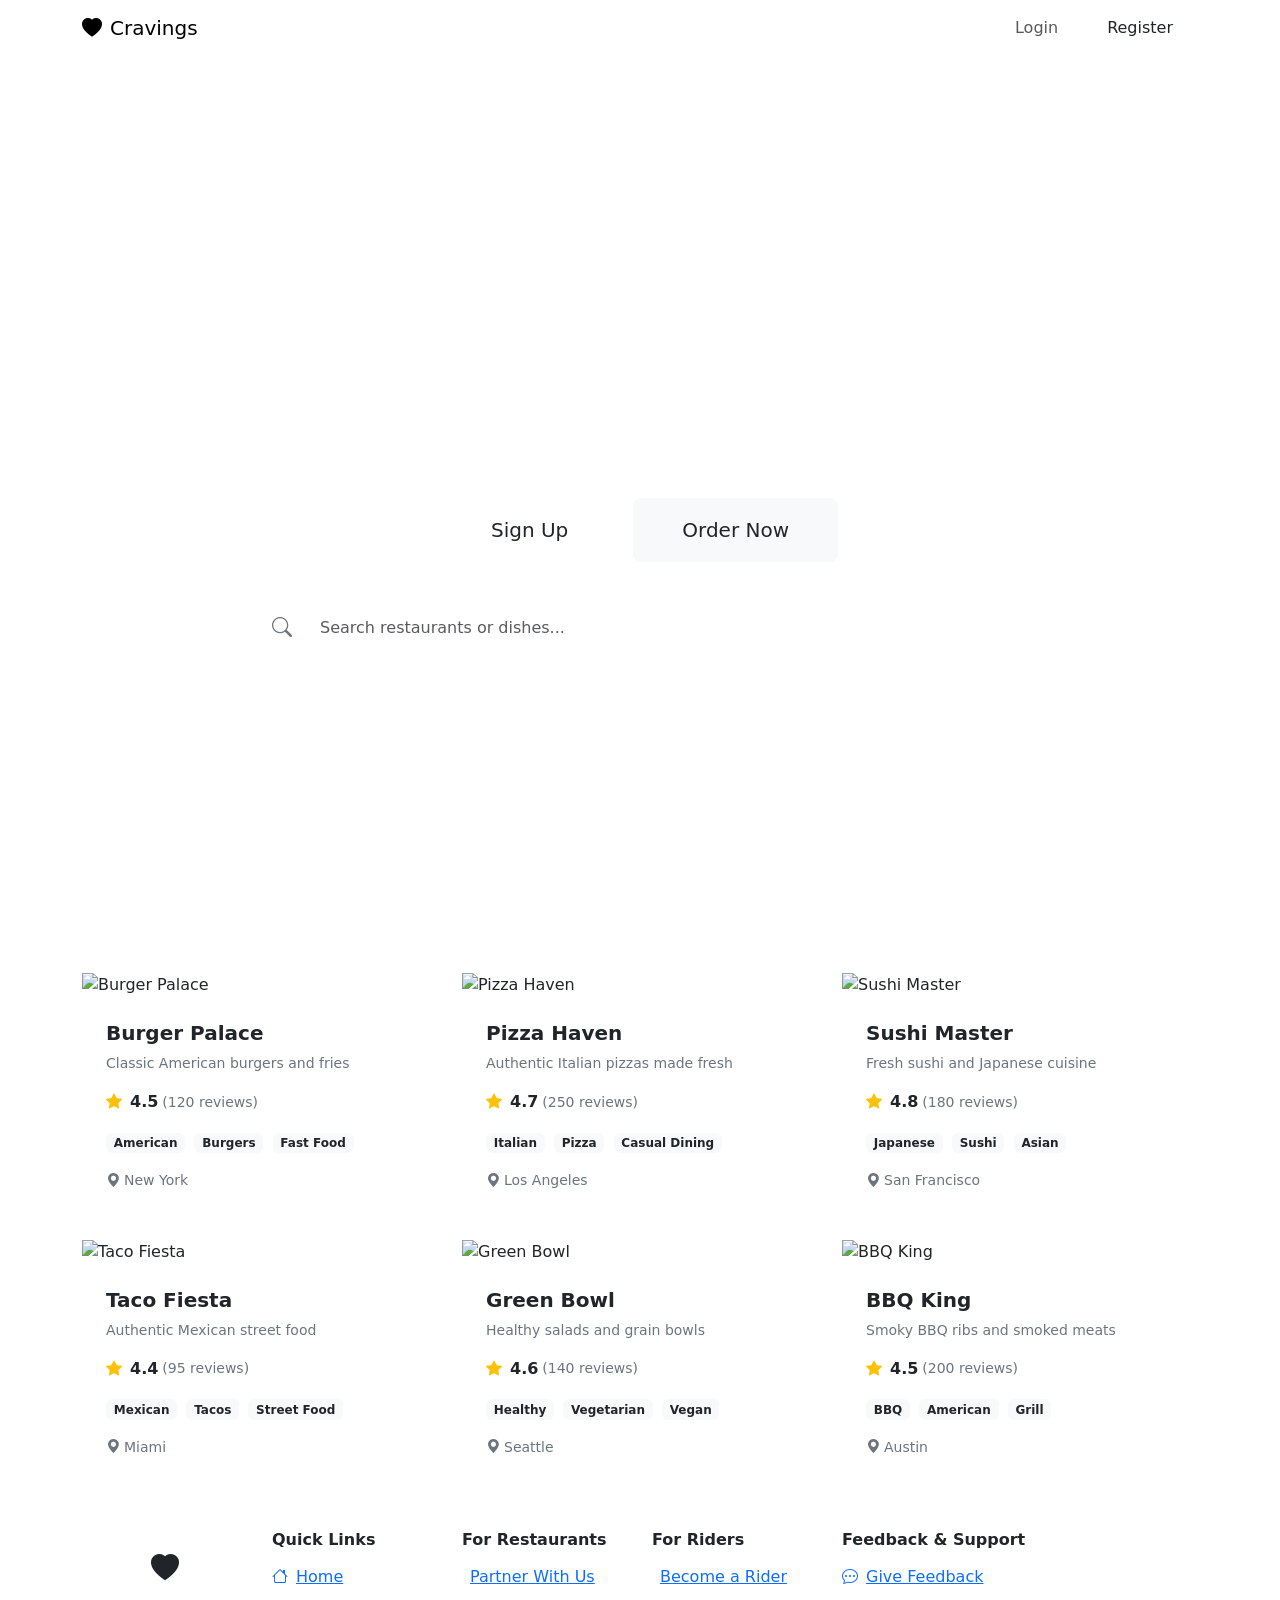
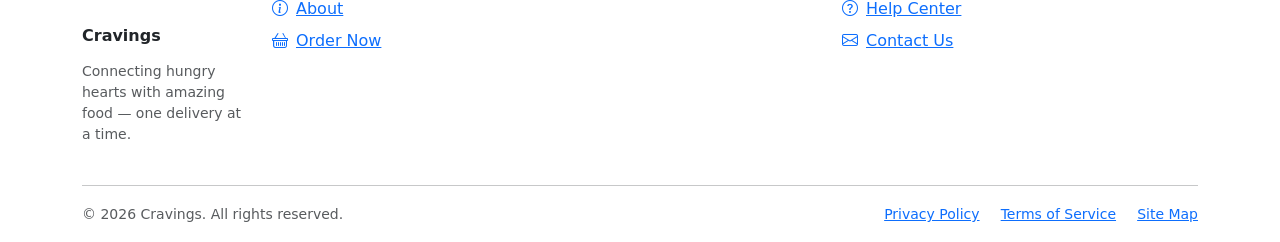
==== index.html @ e445c475 "Craving index" ====
<!doctype html>
<html lang="en">
  <head>
    <meta charset="UTF-8" />
    <meta name="viewport" content="width=device-width, initial-scale=1.0" />
    <title>Cravings - Your Favorite Food, Delivered Fast</title>
    <!-- Bootstrap 5 CSS -->
    <link
      href="https://cdn.jsdelivr.net/npm/bootstrap@5.3.3/dist/css/bootstrap.min.css"
      rel="stylesheet"
    />
    <!-- Bootstrap Icons -->
    <link
      href="https://cdn.jsdelivr.net/npm/bootstrap-icons@1.11.3/font/bootstrap-icons.css"
      rel="stylesheet"
    />
    <!-- Google Fonts Inter -->
    <link
      href="https://fonts.googleapis.com/css2?family=Inter:wght@400;500;600;700;800&display=swap"
      rel="stylesheet"
    />
    <!-- Custom CSS -->
    <link href="css/style.css" rel="stylesheet" />
  </head>
  <body>
    <!-- Navbar -->
    <nav class="navbar navbar-expand-lg navbar-custom sticky-top">
      <div class="container">
        <a class="navbar-brand" href="index.html">
          <i class="bi bi-heart-fill me-2"></i>Cravings
        </a>
        <button
          class="navbar-toggler"
          type="button"
          data-bs-toggle="collapse"
          data-bs-target="#navbarNav"
        >
          <span class="navbar-toggler-icon" style="filter: invert(1)"></span>
        </button>
        <div class="collapse navbar-collapse" id="navbarNav">
          <ul class="navbar-nav ms-auto align-items-center">
            <li class="nav-item me-3">
              <a class="nav-link" href="login.html">Login</a>
            </li>
            <li class="nav-item">
              <a
                class="btn btn-outline-custom rounded-pill px-4"
                href="register.html"
                >Register</a
              >
            </li>
          </ul>
        </div>
      </div>
    </nav>
    <!-- Hero Section -->
    <section
      class="hero-section d-flex align-items-center justify-content-center text-center text-white"
      style="
        min-height: 85vh;
        background-image: url(&quot;https://images.unsplash.com/photo-1504674900247-0877df9cc836?w=1920&h=1080&fit=crop&quot;);
      "
    >
      <div class="hero-overlay"></div>
      <div class="container position-relative z-1">
        <div class="row justify-content-center">
          <div class="col-lg-8">
            <h1 class="display-4 fw-bold mb-4">
              Your Favorite Food, Delivered Fast
            </h1>
            <p class="lead mb-5 opacity-75">
              Order from thousands of restaurants and get it delivered to your
              doorstep
            </p>
            <div class="d-flex gap-3 justify-content-center mb-5">
              <a
                href="register.html"
                class="btn btn-primary-custom btn-lg px-5 py-3"
                >Sign Up</a
              >
              <a
                href="order-now.html"
                class="btn btn-light btn-lg px-5 py-3 text-dark"
                >Order Now</a
              >
            </div>
            <!-- Search Bar -->
            <div class="search-bar d-flex align-items-center mx-auto">
              <i class="bi bi-search fs-5 me-3 text-secondary"></i>
              <input
                type="text"
                class="form-control border-0 bg-transparent"
                placeholder="Search restaurants or dishes..."
                style="box-shadow: none"
              />
            </div>
          </div>
        </div>
      </div>
    </section>
    <!-- Featured Restaurants Section -->
    <section class="section-padding gradient-primary">
      <div class="container">
        <div class="text-center text-white mb-5">
          <h2 class="display-5 fw-bold mb-3">Featured Restaurants</h2>
          <p class="lead opacity-75">6 restaurants available</p>
        </div>
        <div class="row g-4">
          <!-- Card 1 -->
          <div class="col-lg-4 col-md-6">
            <div class="restaurant-card h-100">
              <img
                src="https://images.unsplash.com/photo-1568901346375-23c9450c58cd?w=600&h=400&fit=crop"
                class="w-100"
                alt="Burger Palace"
              />
              <div class="p-4">
                <h5 class="fw-bold mb-2">Burger Palace</h5>
                <p class="text-secondary mb-3 small">
                  Classic American burgers and fries
                </p>
                <div class="d-flex align-items-center mb-3">
                  <span class="text-warning me-2"
                    ><i class="bi bi-star-fill"></i
                  ></span>
                  <span class="fw-semibold">4.5</span>
                  <span class="text-secondary ms-1 small">(120 reviews)</span>
                </div>
                <div class="mb-3">
                  <span class="badge bg-light text-dark me-1">American</span>
                  <span class="badge bg-light text-dark me-1">Burgers</span>
                  <span class="badge bg-light text-dark">Fast Food</span>
                </div>
                <div class="text-secondary small">
                  <i class="bi bi-geo-alt-fill me-1"></i>New York
                </div>
              </div>
            </div>
          </div>
          <!-- Card 2 -->
          <div class="col-lg-4 col-md-6">
            <div class="restaurant-card h-100">
              <img
                src="https://images.unsplash.com/photo-1565299624946-b28f40a0ae38?w=600&h=400&fit=crop"
                class="w-100"
                alt="Pizza Haven"
              />
              <div class="p-4">
                <h5 class="fw-bold mb-2">Pizza Haven</h5>
                <p class="text-secondary mb-3 small">
                  Authentic Italian pizzas made fresh
                </p>
                <div class="d-flex align-items-center mb-3">
                  <span class="text-warning me-2"
                    ><i class="bi bi-star-fill"></i
                  ></span>
                  <span class="fw-semibold">4.7</span>
                  <span class="text-secondary ms-1 small">(250 reviews)</span>
                </div>
                <div class="mb-3">
                  <span class="badge bg-light text-dark me-1">Italian</span>
                  <span class="badge bg-light text-dark me-1">Pizza</span>
                  <span class="badge bg-light text-dark">Casual Dining</span>
                </div>
                <div class="text-secondary small">
                  <i class="bi bi-geo-alt-fill me-1"></i>Los Angeles
                </div>
              </div>
            </div>
          </div>
          <!-- Card 3 -->
          <div class="col-lg-4 col-md-6">
            <div class="restaurant-card h-100">
              <img
                src="https://images.unsplash.com/photo-1553621042-f6e147245754?w=600&h=400&fit=crop"
                class="w-100"
                alt="Sushi Master"
              />
              <div class="p-4">
                <h5 class="fw-bold mb-2">Sushi Master</h5>
                <p class="text-secondary mb-3 small">
                  Fresh sushi and Japanese cuisine
                </p>
                <div class="d-flex align-items-center mb-3">
                  <span class="text-warning me-2"
                    ><i class="bi bi-star-fill"></i
                  ></span>
                  <span class="fw-semibold">4.8</span>
                  <span class="text-secondary ms-1 small">(180 reviews)</span>
                </div>
                <div class="mb-3">
                  <span class="badge bg-light text-dark me-1">Japanese</span>
                  <span class="badge bg-light text-dark me-1">Sushi</span>
                  <span class="badge bg-light text-dark">Asian</span>
                </div>
                <div class="text-secondary small">
                  <i class="bi bi-geo-alt-fill me-1"></i>San Francisco
                </div>
              </div>
            </div>
          </div>
          <!-- Card 4 -->
          <div class="col-lg-4 col-md-6">
            <div class="restaurant-card h-100">
              <img
                src="https://images.unsplash.com/photo-1585032226651-759b368d7246?w=600&h=400&fit=crop"
                class="w-100"
                alt="Taco Fiesta"
              />
              <div class="p-4">
                <h5 class="fw-bold mb-2">Taco Fiesta</h5>
                <p class="text-secondary mb-3 small">
                  Authentic Mexican street food
                </p>
                <div class="d-flex align-items-center mb-3">
                  <span class="text-warning me-2"
                    ><i class="bi bi-star-fill"></i
                  ></span>
                  <span class="fw-semibold">4.4</span>
                  <span class="text-secondary ms-1 small">(95 reviews)</span>
                </div>
                <div class="mb-3">
                  <span class="badge bg-light text-dark me-1">Mexican</span>
                  <span class="badge bg-light text-dark me-1">Tacos</span>
                  <span class="badge bg-light text-dark">Street Food</span>
                </div>
                <div class="text-secondary small">
                  <i class="bi bi-geo-alt-fill me-1"></i>Miami
                </div>
              </div>
            </div>
          </div>
          <!-- Card 5 -->
          <div class="col-lg-4 col-md-6">
            <div class="restaurant-card h-100">
              <img
                src="https://images.unsplash.com/photo-1563245372-f21724e3856d?w=600&h=400&fit=crop"
                class="w-100"
                alt="Green Bowl"
              />
              <div class="p-4">
                <h5 class="fw-bold mb-2">Green Bowl</h5>
                <p class="text-secondary mb-3 small">
                  Healthy salads and grain bowls
                </p>
                <div class="d-flex align-items-center mb-3">
                  <span class="text-warning me-2"
                    ><i class="bi bi-star-fill"></i
                  ></span>
                  <span class="fw-semibold">4.6</span>
                  <span class="text-secondary ms-1 small">(140 reviews)</span>
                </div>
                <div class="mb-3">
                  <span class="badge bg-light text-dark me-1">Healthy</span>
                  <span class="badge bg-light text-dark me-1">Vegetarian</span>
                  <span class="badge bg-light text-dark">Vegan</span>
                </div>
                <div class="text-secondary small">
                  <i class="bi bi-geo-alt-fill me-1"></i>Seattle
                </div>
              </div>
            </div>
          </div>
          <!-- Card 6 -->
          <div class="col-lg-4 col-md-6">
            <div class="restaurant-card h-100">
              <img
                src="https://images.unsplash.com/photo-1544025162-d76694265947?w=600&h=400&fit=crop"
                class="w-100"
                alt="BBQ King"
              />
              <div class="p-4">
                <h5 class="fw-bold mb-2">BBQ King</h5>
                <p class="text-secondary mb-3 small">
                  Smoky BBQ ribs and smoked meats
                </p>
                <div class="d-flex align-items-center mb-3">
                  <span class="text-warning me-2"
                    ><i class="bi bi-star-fill"></i
                  ></span>
                  <span class="fw-semibold">4.5</span>
                  <span class="text-secondary ms-1 small">(200 reviews)</span>
                </div>
                <div class="mb-3">
                  <span class="badge bg-light text-dark me-1">BBQ</span>
                  <span class="badge bg-light text-dark me-1">American</span>
                  <span class="badge bg-light text-dark">Grill</span>
                </div>
                <div class="text-secondary small">
                  <i class="bi bi-geo-alt-fill me-1"></i>Austin
                </div>
              </div>
            </div>
          </div>
        </div>
      </div>
    </section>
    <!-- Footer -->
    <footer class="footer-custom pt-5 pb-3">
      <div class="container">
        <div class="row g-4 mb-4">
          <div class="col-lg-2 col-md-4">
            <div class="text-center mb-3">
              <div
                class="rounded-circle bg-white d-inline-flex align-items-center justify-content-center"
                style="width: 80px; height: 80px"
              >
                <i
                  class="bi bi-heart-fill fs-3"
                  style="color: var(--color-primary)"
                ></i>
              </div>
            </div>
            <h6 class="fw-bold mb-3">Cravings</h6>
            <p class="small opacity-75">
              Connecting hungry hearts with amazing food — one delivery at a
              time.
            </p>
          </div>
          <div class="col-lg-2 col-md-4">
            <h6 class="fw-bold mb-3">Quick Links</h6>
            <ul class="list-unstyled">
              <li class="mb-2">
                <a href="index.html"><i class="bi bi-house me-2"></i>Home</a>
              </li>
              <li class="mb-2">
                <a href="about.html"
                  ><i class="bi bi-info-circle me-2"></i>About</a
                >
              </li>
              <li class="mb-2">
                <a href="order-now.html"
                  ><i class="bi bi-basket me-2"></i>Order Now</a
                >
              </li>
            </ul>
          </div>
          <div class="col-lg-2 col-md-4">
            <h6 class="fw-bold mb-3">For Restaurants</h6>
            <ul class="list-unstyled">
              <li class="mb-2">
                <a href="register.html"
                  ><i class="bi bi-store me-2"></i>Partner With Us</a
                >
              </li>
            </ul>
          </div>
          <div class="col-lg-2 col-md-4">
            <h6 class="fw-bold mb-3">For Riders</h6>
            <ul class="list-unstyled">
              <li class="mb-2">
                <a href="register.html"
                  ><i class="bi bi-motorcycle me-2"></i>Become a Rider</a
                >
              </li>
            </ul>
          </div>
          <div class="col-lg-4 col-md-12">
            <h6 class="fw-bold mb-3">Feedback & Support</h6>
            <ul class="list-unstyled">
              <li class="mb-2">
                <a href="feedback.html"
                  ><i class="bi bi-chat-dots me-2"></i>Give Feedback</a
                >
              </li>
              <li class="mb-2">
                <a href="help-center.html"
                  ><i class="bi bi-question-circle me-2"></i>Help Center</a
                >
              </li>
              <li class="mb-2">
                <a href="contact.html"
                  ><i class="bi bi-envelope me-2"></i>Contact Us</a
                >
              </li>
            </ul>
          </div>
        </div>
        <hr class="opacity-25" />
        <div class="row align-items-center">
          <div class="col-md-6 text-center text-md-start mb-3 mb-md-0">
            <small class="opacity-75"
              >&copy; 2026 Cravings. All rights reserved.</small
            >
          </div>
          <div class="col-md-6 text-center text-md-end">
            <a href="privacy-policy.html" class="me-3"
              ><small>Privacy Policy</small></a
            >
            <a href="terms-of-service.html" class="me-3"
              ><small>Terms of Service</small></a
            >
            <a href="sitemap.html"><small>Site Map</small></a>
          </div>
        </div>
      </div>
    </footer>
    <!-- Bootstrap 5 JS Bundle -->
    <script src="https://cdn.jsdelivr.net/npm/bootstrap@5.3.3/dist/js/bootstrap.bundle.min.js"></script>
  </body>
</html>
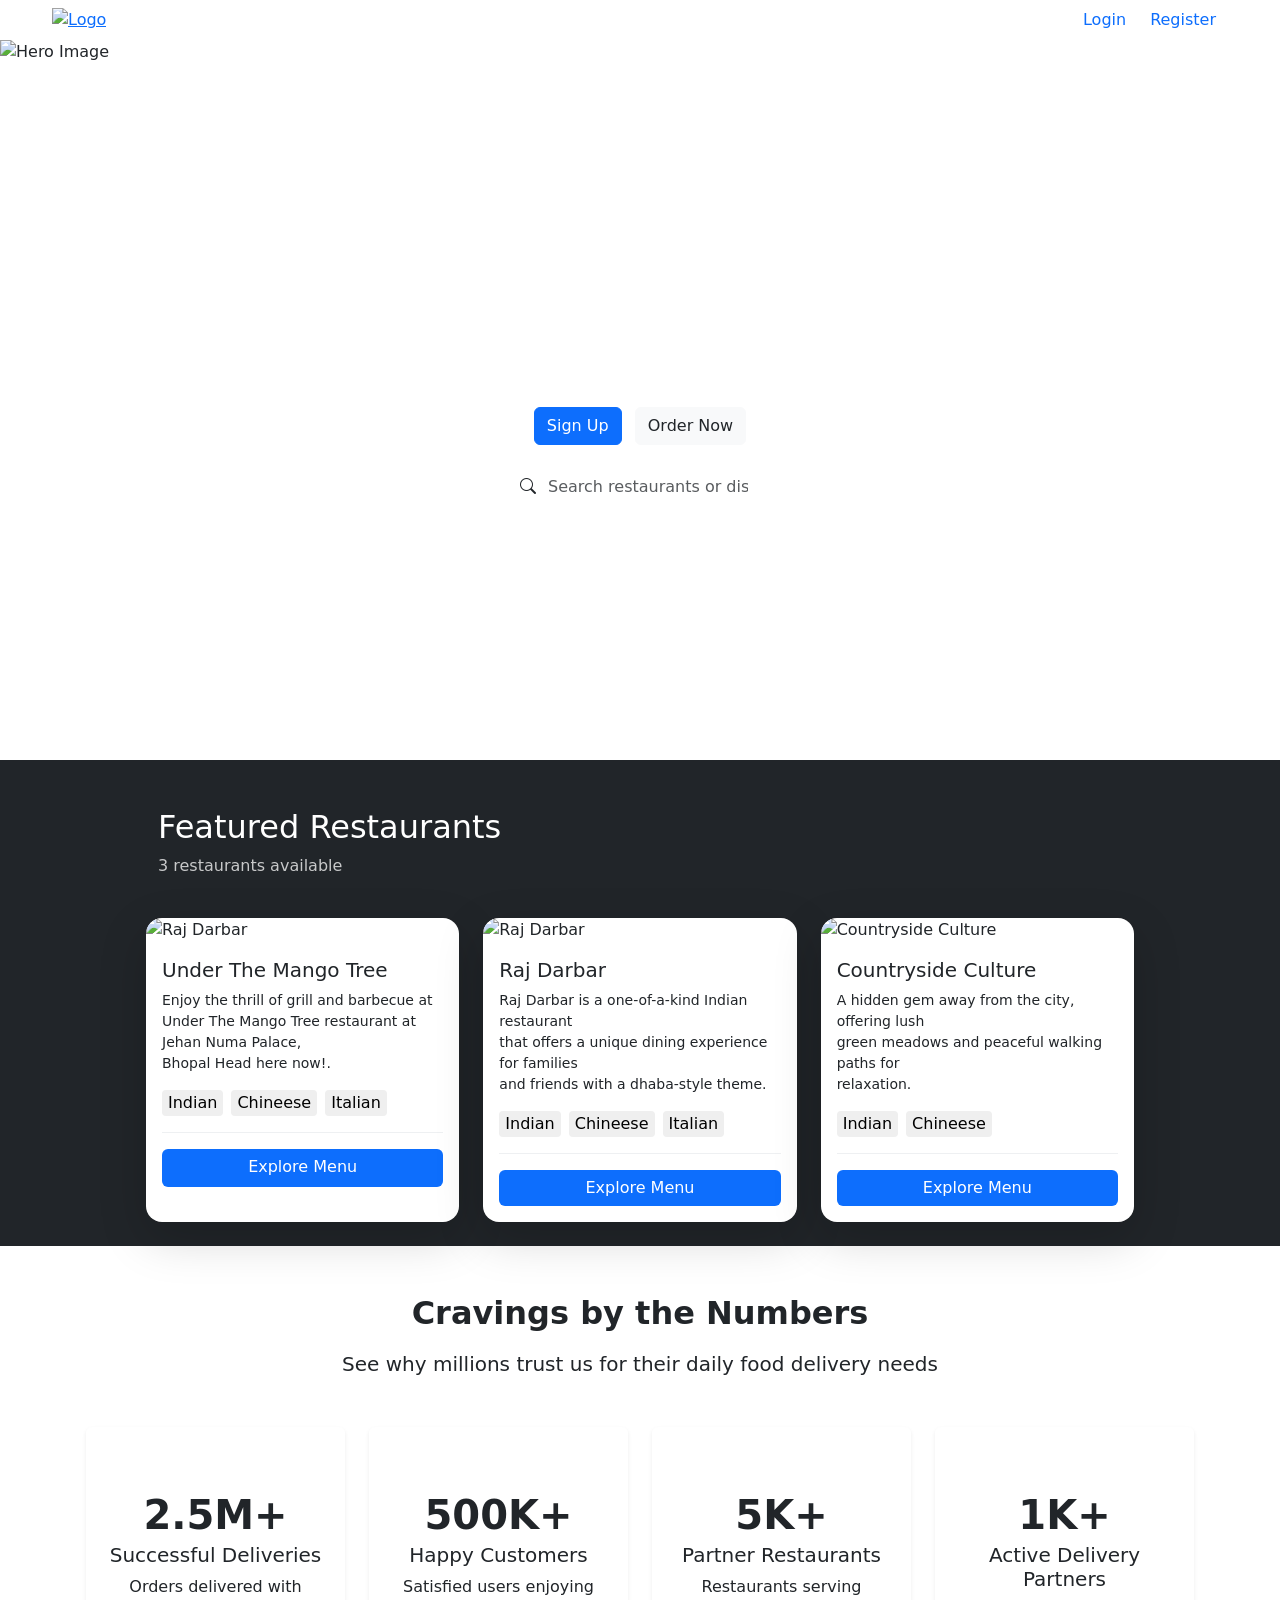
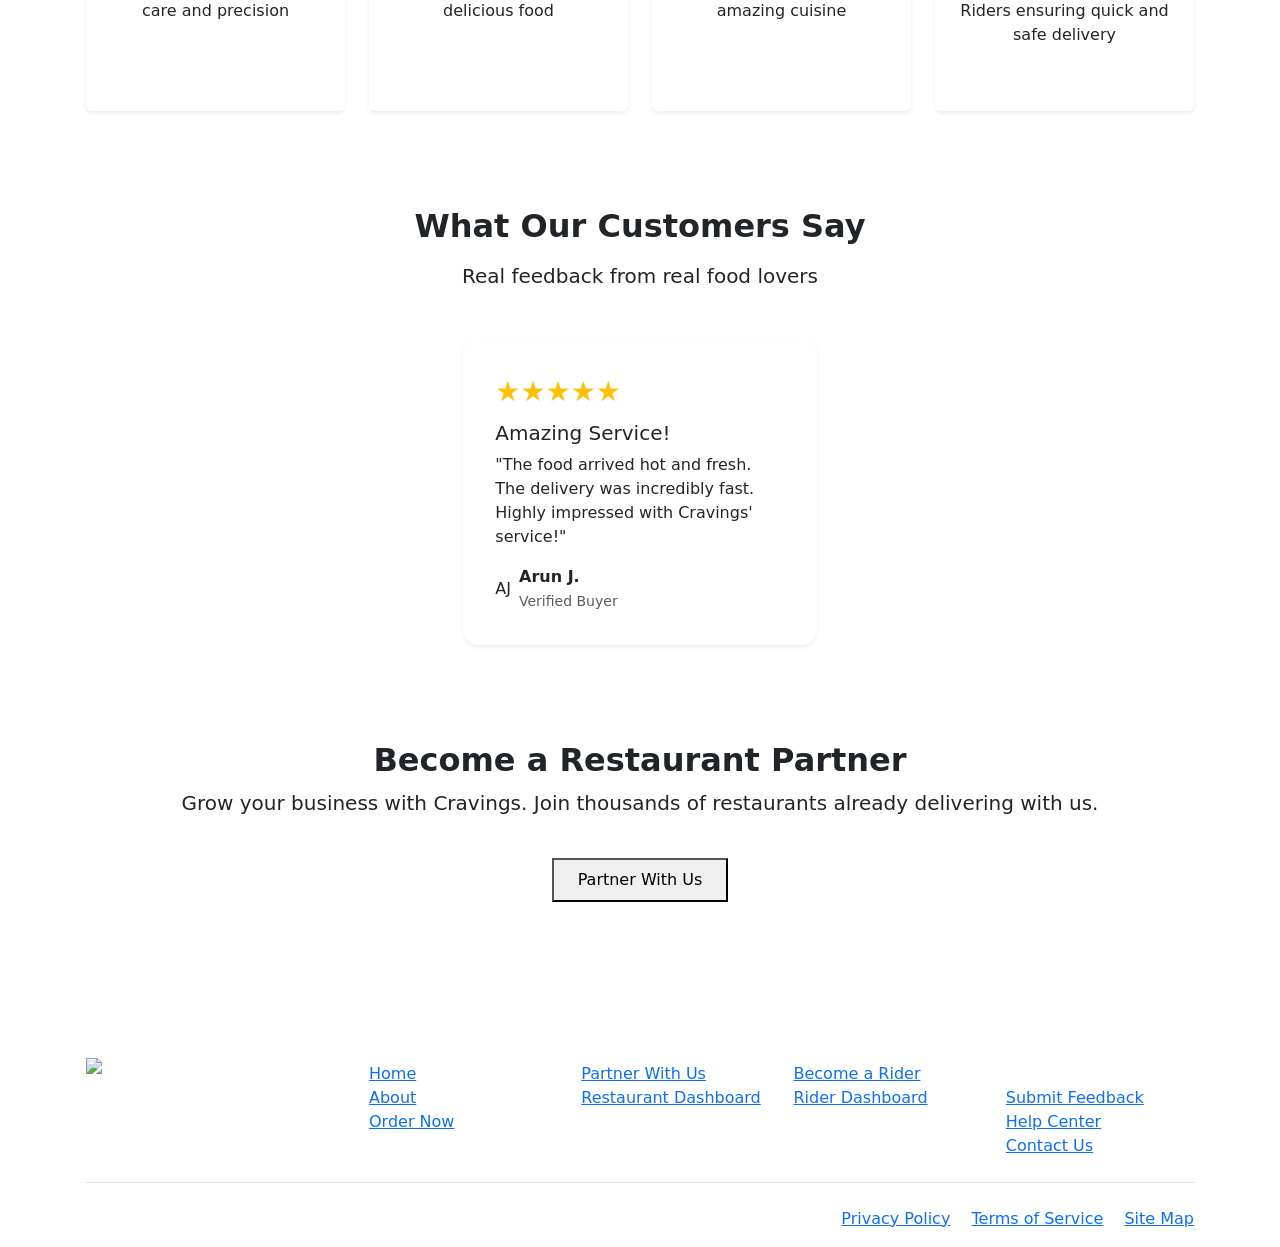
==== commit b0134d24: "login,register,index and about page of cravings" ====
--- a/index.html
+++ b/index.html
@@ -2,400 +2,377 @@
 <html lang="en">
   <head>
     <meta charset="UTF-8" />
-    <meta name="viewport" content="width=device-width, initial-scale=1.0" />
-    <title>Cravings - Your Favorite Food, Delivered Fast</title>
-    <!-- Bootstrap 5 CSS -->
+    <meta name="viewport" content="width=device-width, initial-scale=1" />
+    <title>Cravings</title>
     <link
-      href="https://cdn.jsdelivr.net/npm/bootstrap@5.3.3/dist/css/bootstrap.min.css"
+      href="https://cdn.jsdelivr.net/npm/bootstrap@5.3.2/dist/css/bootstrap.min.css"
       rel="stylesheet"
     />
-    <!-- Bootstrap Icons -->
     <link
-      href="https://cdn.jsdelivr.net/npm/bootstrap-icons@1.11.3/font/bootstrap-icons.css"
       rel="stylesheet"
+      href="https://cdn.jsdelivr.net/npm/bootstrap-icons@1.13.1/font/bootstrap-icons.min.css"
     />
-    <!-- Google Fonts Inter -->
-    <link
-      href="https://fonts.googleapis.com/css2?family=Inter:wght@400;500;600;700;800&display=swap"
-      rel="stylesheet"
-    />
-    <!-- Custom CSS -->
-    <link href="css/style.css" rel="stylesheet" />
+    <link rel="stylesheet" href="style.css" />
   </head>
   <body>
-    <!-- Navbar -->
-    <nav class="navbar navbar-expand-lg navbar-custom sticky-top">
-      <div class="container">
-        <a class="navbar-brand" href="index.html">
-          <i class="bi bi-heart-fill me-2"></i>Cravings
+    <header
+      id="navbar"
+      class="d-flex justify-content-between align-items-center flex-wrap container-fluid px-5 py-1"
+    >
+      <div class="logoDiv ms-1">
+        <a href="index.html">
+          <img src="cravings1.png" alt="Logo" class="logo-img img-fluid" />
         </a>
-        <button
-          class="navbar-toggler"
-          type="button"
-          data-bs-toggle="collapse"
-          data-bs-target="#navbarNav"
+      </div>
+
+      <div class="d-flex gap-2 align-items-center mt-2 mt-md-0">
+        <a href="login.html" class="login text-decoration-none">Login</a>
+        <a
+          href="register.html"
+          class="register text-decoration-none py-1 px-3 text-center"
         >
-          <span class="navbar-toggler-icon" style="filter: invert(1)"></span>
+          Register
+        </a>
+      </div>
+    </header>
+
+    <div
+      id="wallpaper"
+      class="position-relative overflow-hidden"
+      style="height: 80vh"
+    >
+      <img
+        src="./images/bgImage2.jpg"
+        class="d-block w-100 h-100 object-fit-cover dull-img"
+        alt="Hero Image"
+      />
+      <div
+        class="position-absolute top-0 start-0 w-100 h-100 d-flex flex-column justify-content-center align-items-center text-center text-white pb-5"
+      >
+        <h1>Your Favorite Food,<br />Delivered Fast</h1>
+        <p>
+          Order from thousands of restaurants and get it delivered to your
+          doorstep
+        </p>
+        <div class="mt-3">
+         <a href="register.html"> <button class="btn btn-primary me-2">Sign Up</button></a>
+
+        <a href="ordernow.html" <button class="btn btn-light text-dark">Order Now</button></a>
+        </div>
+        <div class="search-bar-container mt-4 d-flex justify-content-center">
+          <div
+            class="search-inner d-flex align-items-center text-dark bg-white rounded px-3"
+          >
+            <i class="bi bi-search"></i>
+            <input
+              type="text"
+              class="form-control border-0 shadow-none"
+              placeholder="Search restaurants or dishes..."
+            />
+          </div>
+        </div>
+      </div>
+    </div>
+
+    <section id="imagecard" class="py-4 bg-dark">
+      <div class="container px-3">
+        <div class="text-center text-md-start mx-5 p-4">
+          <h2 class="text-white mb-2">Featured Restaurants</h2>
+          <p class="text-white opacity-75">3 restaurants available</p>
+        </div>
+
+        <div id="yellowbtn" class="row g-4 mx-5">
+          <div class="col-12 col-sm-6 col-lg-4 d-flex">
+            <div class="card shadow-lg border-0 position-relative rounded-4">
+              <img
+                src="./images/topViewRestr.avif"
+                class="card-img-top rounded-top-4 img-fluid"
+                alt="Raj Darbar"
+              />
+              <span
+                class="position-absolute top-0 end-0 badge py-2 px-3 fw-bolder rounded-pill m-2"
+              >
+                <i class="bi bi-star-fill"></i> 3.6
+              </span>
+              <div class="card-body d-flex flex-column">
+                <h5 class="card-title">Under The Mango Tree</h5>
+                <p class="small">
+                  Enjoy the thrill of grill and barbecue at Under The Mango Tree
+                  restaurant at Jehan Numa Palace,<br />
+                  Bhopal Head here now!.
+                </p>
+                <div class="d-flex gap-2 flex-wrap mb-3">
+                  <button class="border-0 rounded-1">Indian</button>
+                  <button class="border-0 rounded-1">Chineese</button>
+                  <button class="border-0 rounded-1">Italian</button>
+                </div>
+                <div id="line" class="border-top opacity-50 mb-3"></div>
+                <a href="#" class="btn btn-primary w-100 border-0 pb-2"
+                  >Explore Menu</a
+                >
+              </div>
+            </div>
+          </div>
+          <div class="col-12 col-sm-6 col-lg-4 d-flex">
+            <div class="card shadow-lg border-0 position-relative rounded-4">
+              <img
+                src="./images/restraimg.webp"
+                class="card-img-top rounded-top-4 img-fluid"
+                alt="Raj Darbar"
+              />
+              <span
+                class="position-absolute top-0 end-0 badge py-2 px-3 fw-bolder rounded-pill m-2"
+              >
+                <i class="bi bi-star-fill"></i> 4.8
+              </span>
+              <div class="card-body d-flex flex-column">
+                <h5 class="card-title">Raj Darbar</h5>
+                <p class="small flex-grow-1">
+                  Raj Darbar is a one-of-a-kind Indian restaurant <br />
+                  that offers a unique dining experience for families <br />
+                  and friends with a dhaba-style theme.
+                </p>
+                <div class="d-flex gap-2 flex-wrap mb-2">
+                  <button class="border-0 rounded-1">Indian</button>
+                  <button class="border-0 rounded-1">Chineese</button>
+                  <button class="border-0 rounded-1">Italian</button>
+                </div>
+                <div id="line" class="border-top my-2 opacity-50 pb-2"></div>
+                <a href="#" class="btn btn-primary w-100 border-0"
+                  >Explore Menu</a
+                >
+              </div>
+            </div>
+          </div>
+          <div class="col-12 col-sm-6 col-lg-4 d-flex">
+            <div class="card shadow-lg border-0 position-relative rounded-4">
+              <img
+                src="./images/seatingplaceImg.webp"
+                class="card-img-top rounded-top-4 img-fluid"
+                alt="Countryside Culture"
+              />
+              <span
+                class="position-absolute top-0 end-0 badge py-2 px-3 fw-bolder rounded-pill m-2"
+              >
+                <i class="bi bi-star-fill"></i> 4.1
+              </span>
+              <div class="card-body d-flex flex-column">
+                <h5 class="card-title">Countryside Culture</h5>
+                <p class="small flex-grow-1">
+                  A hidden gem away from the city, offering lush <br />
+                  green meadows and peaceful walking paths for <br />
+                  relaxation.
+                </p>
+                <div class="d-flex gap-2 flex-wrap mb-2">
+                  <button class="border-0 rounded-1">Indian</button>
+                  <button class="border-0 rounded-1">Chineese</button>
+                </div>
+                <div id="line" class="border-top my-2 opacity-50 pb-2"></div>
+                <a href="#" class="btn btn-primary w-100 border-0"
+                  >Explore Menu</a
+                >
+              </div>
+            </div>
+          </div>
+        </div>
+      </div>
+    </section>
+
+    <section class="section1">
+      <div class="container py-5 rounded-4 w-100 w-md-75 px-3">
+        <h2 class="text-center mb-3 fs-2 fw-bolder">Cravings by the Numbers</h2>
+        <p class="text-center mb-5 fs-5">
+          See why millions trust us for their daily food delivery needs
+        </p>
+        <div class="row g-4 justify-content-center border-0">
+          <div class="col-12 col-sm-6 col-lg-3">
+            <div class="card text-center shadow-sm h-100 bg-white border-0">
+              <div class="card-body">
+                <h3 class="card-title1 fs-1 fw-bolder mt-5">2.5M+</h3>
+                <h5 class="card-subtitle mb-2">Successful Deliveries</h5>
+                <p class="card-text">
+                  Orders delivered with <br />care and precision
+                </p>
+              </div>
+            </div>
+          </div>
+          <div class="col-12 col-sm-6 col-lg-3">
+            <div class="card text-center shadow-sm h-100 bg-white border-0">
+              <div class="card-body">
+                <h3 class="coloring fs-1 fw-bolder mt-5">500K+</h3>
+                <h5 class="card-subtitle mb-2">Happy Customers</h5>
+                <p class="card-text">
+                  Satisfied users enjoying <br />delicious food
+                </p>
+              </div>
+            </div>
+          </div>
+          <div class="col-12 col-sm-6 col-lg-3">
+            <div class="card text-center shadow-sm h-100 bg-white border-0">
+              <div class="card-body">
+                <h3
+                  class="card-title1 fs-1 fw-bolder d-flex justify-content-center mt-5"
+                >
+                  5K+
+                </h3>
+                <h5 class="card-subtitle mb-2">Partner Restaurants</h5>
+                <p class="card-text">
+                  Restaurants serving <br />amazing cuisine
+                </p>
+              </div>
+            </div>
+          </div>
+          <div class="col-12 col-sm-6 col-lg-3">
+            <div
+              class="card text-center shadow-sm h-100 bg-white py-5 border-0"
+            >
+              <div class="card-body">
+                <h3 class="coloring fs-1 fw-bolder">1K+</h3>
+                <h5 class="card-subtitle mb-2">Active Delivery Partners</h5>
+                <p class="card-text">
+                  Riders ensuring quick and <br />safe delivery
+                </p>
+              </div>
+            </div>
+          </div>
+        </div>
+      </div>
+    </section>
+
+    <section class="section2">
+      <div class="container py-5 px-3">
+        <h2 class="text-center mb-3 fs-2 fw-bolder">What Our Customers Say</h2>
+        <p class="text-center mb-5 fs-5">Real feedback from real food lovers</p>
+        <div id="startRating" class="row g-4 justify-content-center">
+          <div class="col-12 col-sm-6 col-lg-4">
+            <div class="card shadow-sm h-100 p-3 rounded-4 border-0">
+              <div class="card-body text-start">
+                <p class="text-warning fs-3 mb-2">★★★★★</p>
+                <h5 class="card-title">Amazing Service!</h5>
+                <p class="card-text">
+                  "The food arrived hot and fresh. The delivery was incredibly
+                  fast. Highly impressed with Cravings' service!"
+                </p>
+                <div class="d-flex align-items-center mt-3">
+                  <div class="circle-avatar">AJ</div>
+                  <div class="ms-2">
+                    <p class="fw-bold mb-0">Arun J.</p>
+                    <small class="text-muted">Verified Buyer</small>
+                  </div>
+                </div>
+              </div>
+            </div>
+          </div>
+        </div>
+      </div>
+    </section>
+
+    <section id="beforefooter">
+      <div
+        class="d-flex justify-content-center h-100 align-items-center flex-column text-center mt-4 px-3 py-4"
+      >
+        <h2 class="fs-2 fw-bolder">Become a Restaurant Partner</h2>
+        <p class="fs-5 w-100 col-12 col-md-8 col-lg-6">
+          Grow your business with Cravings. Join thousands of restaurants
+          already delivering with us.
+        </p>
+        <button type="submit" class="g-white mt-4 mb-4 px-4 py-2" id="withUs">
+          Partner With Us
         </button>
-        <div class="collapse navbar-collapse" id="navbarNav">
-          <ul class="navbar-nav ms-auto align-items-center">
-            <li class="nav-item me-3">
-              <a class="nav-link" href="login.html">Login</a>
-            </li>
-            <li class="nav-item">
-              <a
-                class="btn btn-outline-custom rounded-pill px-4"
-                href="register.html"
-                >Register</a
-              >
-            </li>
-          </ul>
-        </div>
-      </div>
-    </nav>
-    <!-- Hero Section -->
-    <section
-      class="hero-section d-flex align-items-center justify-content-center text-center text-white"
-      style="
-        min-height: 85vh;
-        background-image: url(&quot;https://images.unsplash.com/photo-1504674900247-0877df9cc836?w=1920&h=1080&fit=crop&quot;);
-      "
-    >
-      <div class="hero-overlay"></div>
-      <div class="container position-relative z-1">
-        <div class="row justify-content-center">
-          <div class="col-lg-8">
-            <h1 class="display-4 fw-bold mb-4">
-              Your Favorite Food, Delivered Fast
-            </h1>
-            <p class="lead mb-5 opacity-75">
-              Order from thousands of restaurants and get it delivered to your
-              doorstep
+      </div>
+    </section>
+
+    <footer class="footer text-white py-3">
+      <div class="container px-3">
+        <div class="row align-items-center mb-2">
+          <div class="col-12 col-md-3 text-center text-md-start mb-3 mb-md-0">
+            <img src="cravings2.png" alt="Logo" class="footer-logo img-fluid" />
+          </div>
+          <div class="col-12 col-md-9">
+            <p class="footer-tagline mt-2 text-center text-md-start">
+              --- Your favorite food delivery platform connecting customers with
+              restaurants and riders. ---
             </p>
-            <div class="d-flex gap-3 justify-content-center mb-5">
-              <a
-                href="register.html"
-                class="btn btn-primary-custom btn-lg px-5 py-3"
-                >Sign Up</a
-              >
-              <a
-                href="order-now.html"
-                class="btn btn-light btn-lg px-5 py-3 text-dark"
-                >Order Now</a
-              >
-            </div>
-            <!-- Search Bar -->
-            <div class="search-bar d-flex align-items-center mx-auto">
-              <i class="bi bi-search fs-5 me-3 text-secondary"></i>
-              <input
-                type="text"
-                class="form-control border-0 bg-transparent"
-                placeholder="Search restaurants or dishes..."
-                style="box-shadow: none"
-              />
-            </div>
-          </div>
-        </div>
-      </div>
-    </section>
-    <!-- Featured Restaurants Section -->
-    <section class="section-padding gradient-primary">
-      <div class="container">
-        <div class="text-center text-white mb-5">
-          <h2 class="display-5 fw-bold mb-3">Featured Restaurants</h2>
-          <p class="lead opacity-75">6 restaurants available</p>
-        </div>
-        <div class="row g-4">
-          <!-- Card 1 -->
-          <div class="col-lg-4 col-md-6">
-            <div class="restaurant-card h-100">
-              <img
-                src="https://images.unsplash.com/photo-1568901346375-23c9450c58cd?w=600&h=400&fit=crop"
-                class="w-100"
-                alt="Burger Palace"
-              />
-              <div class="p-4">
-                <h5 class="fw-bold mb-2">Burger Palace</h5>
-                <p class="text-secondary mb-3 small">
-                  Classic American burgers and fries
-                </p>
-                <div class="d-flex align-items-center mb-3">
-                  <span class="text-warning me-2"
-                    ><i class="bi bi-star-fill"></i
-                  ></span>
-                  <span class="fw-semibold">4.5</span>
-                  <span class="text-secondary ms-1 small">(120 reviews)</span>
-                </div>
-                <div class="mb-3">
-                  <span class="badge bg-light text-dark me-1">American</span>
-                  <span class="badge bg-light text-dark me-1">Burgers</span>
-                  <span class="badge bg-light text-dark">Fast Food</span>
-                </div>
-                <div class="text-secondary small">
-                  <i class="bi bi-geo-alt-fill me-1"></i>New York
-                </div>
-              </div>
-            </div>
-          </div>
-          <!-- Card 2 -->
-          <div class="col-lg-4 col-md-6">
-            <div class="restaurant-card h-100">
-              <img
-                src="https://images.unsplash.com/photo-1565299624946-b28f40a0ae38?w=600&h=400&fit=crop"
-                class="w-100"
-                alt="Pizza Haven"
-              />
-              <div class="p-4">
-                <h5 class="fw-bold mb-2">Pizza Haven</h5>
-                <p class="text-secondary mb-3 small">
-                  Authentic Italian pizzas made fresh
-                </p>
-                <div class="d-flex align-items-center mb-3">
-                  <span class="text-warning me-2"
-                    ><i class="bi bi-star-fill"></i
-                  ></span>
-                  <span class="fw-semibold">4.7</span>
-                  <span class="text-secondary ms-1 small">(250 reviews)</span>
-                </div>
-                <div class="mb-3">
-                  <span class="badge bg-light text-dark me-1">Italian</span>
-                  <span class="badge bg-light text-dark me-1">Pizza</span>
-                  <span class="badge bg-light text-dark">Casual Dining</span>
-                </div>
-                <div class="text-secondary small">
-                  <i class="bi bi-geo-alt-fill me-1"></i>Los Angeles
-                </div>
-              </div>
-            </div>
-          </div>
-          <!-- Card 3 -->
-          <div class="col-lg-4 col-md-6">
-            <div class="restaurant-card h-100">
-              <img
-                src="https://images.unsplash.com/photo-1553621042-f6e147245754?w=600&h=400&fit=crop"
-                class="w-100"
-                alt="Sushi Master"
-              />
-              <div class="p-4">
-                <h5 class="fw-bold mb-2">Sushi Master</h5>
-                <p class="text-secondary mb-3 small">
-                  Fresh sushi and Japanese cuisine
-                </p>
-                <div class="d-flex align-items-center mb-3">
-                  <span class="text-warning me-2"
-                    ><i class="bi bi-star-fill"></i
-                  ></span>
-                  <span class="fw-semibold">4.8</span>
-                  <span class="text-secondary ms-1 small">(180 reviews)</span>
-                </div>
-                <div class="mb-3">
-                  <span class="badge bg-light text-dark me-1">Japanese</span>
-                  <span class="badge bg-light text-dark me-1">Sushi</span>
-                  <span class="badge bg-light text-dark">Asian</span>
-                </div>
-                <div class="text-secondary small">
-                  <i class="bi bi-geo-alt-fill me-1"></i>San Francisco
-                </div>
-              </div>
-            </div>
-          </div>
-          <!-- Card 4 -->
-          <div class="col-lg-4 col-md-6">
-            <div class="restaurant-card h-100">
-              <img
-                src="https://images.unsplash.com/photo-1585032226651-759b368d7246?w=600&h=400&fit=crop"
-                class="w-100"
-                alt="Taco Fiesta"
-              />
-              <div class="p-4">
-                <h5 class="fw-bold mb-2">Taco Fiesta</h5>
-                <p class="text-secondary mb-3 small">
-                  Authentic Mexican street food
-                </p>
-                <div class="d-flex align-items-center mb-3">
-                  <span class="text-warning me-2"
-                    ><i class="bi bi-star-fill"></i
-                  ></span>
-                  <span class="fw-semibold">4.4</span>
-                  <span class="text-secondary ms-1 small">(95 reviews)</span>
-                </div>
-                <div class="mb-3">
-                  <span class="badge bg-light text-dark me-1">Mexican</span>
-                  <span class="badge bg-light text-dark me-1">Tacos</span>
-                  <span class="badge bg-light text-dark">Street Food</span>
-                </div>
-                <div class="text-secondary small">
-                  <i class="bi bi-geo-alt-fill me-1"></i>Miami
-                </div>
-              </div>
-            </div>
-          </div>
-          <!-- Card 5 -->
-          <div class="col-lg-4 col-md-6">
-            <div class="restaurant-card h-100">
-              <img
-                src="https://images.unsplash.com/photo-1563245372-f21724e3856d?w=600&h=400&fit=crop"
-                class="w-100"
-                alt="Green Bowl"
-              />
-              <div class="p-4">
-                <h5 class="fw-bold mb-2">Green Bowl</h5>
-                <p class="text-secondary mb-3 small">
-                  Healthy salads and grain bowls
-                </p>
-                <div class="d-flex align-items-center mb-3">
-                  <span class="text-warning me-2"
-                    ><i class="bi bi-star-fill"></i
-                  ></span>
-                  <span class="fw-semibold">4.6</span>
-                  <span class="text-secondary ms-1 small">(140 reviews)</span>
-                </div>
-                <div class="mb-3">
-                  <span class="badge bg-light text-dark me-1">Healthy</span>
-                  <span class="badge bg-light text-dark me-1">Vegetarian</span>
-                  <span class="badge bg-light text-dark">Vegan</span>
-                </div>
-                <div class="text-secondary small">
-                  <i class="bi bi-geo-alt-fill me-1"></i>Seattle
-                </div>
-              </div>
-            </div>
-          </div>
-          <!-- Card 6 -->
-          <div class="col-lg-4 col-md-6">
-            <div class="restaurant-card h-100">
-              <img
-                src="https://images.unsplash.com/photo-1544025162-d76694265947?w=600&h=400&fit=crop"
-                class="w-100"
-                alt="BBQ King"
-              />
-              <div class="p-4">
-                <h5 class="fw-bold mb-2">BBQ King</h5>
-                <p class="text-secondary mb-3 small">
-                  Smoky BBQ ribs and smoked meats
-                </p>
-                <div class="d-flex align-items-center mb-3">
-                  <span class="text-warning me-2"
-                    ><i class="bi bi-star-fill"></i
-                  ></span>
-                  <span class="fw-semibold">4.5</span>
-                  <span class="text-secondary ms-1 small">(200 reviews)</span>
-                </div>
-                <div class="mb-3">
-                  <span class="badge bg-light text-dark me-1">BBQ</span>
-                  <span class="badge bg-light text-dark me-1">American</span>
-                  <span class="badge bg-light text-dark">Grill</span>
-                </div>
-                <div class="text-secondary small">
-                  <i class="bi bi-geo-alt-fill me-1"></i>Austin
-                </div>
-              </div>
-            </div>
-          </div>
-        </div>
-      </div>
-    </section>
-    <!-- Footer -->
-    <footer class="footer-custom pt-5 pb-3">
-      <div class="container">
-        <div class="row g-4 mb-4">
-          <div class="col-lg-2 col-md-4">
-            <div class="text-center mb-3">
-              <div
-                class="rounded-circle bg-white d-inline-flex align-items-center justify-content-center"
-                style="width: 80px; height: 80px"
-              >
-                <i
-                  class="bi bi-heart-fill fs-3"
-                  style="color: var(--color-primary)"
-                ></i>
-              </div>
-            </div>
-            <h6 class="fw-bold mb-3">Cravings</h6>
-            <p class="small opacity-75">
-              Connecting hungry hearts with amazing food — one delivery at a
-              time.
-            </p>
-          </div>
-          <div class="col-lg-2 col-md-4">
-            <h6 class="fw-bold mb-3">Quick Links</h6>
-            <ul class="list-unstyled">
-              <li class="mb-2">
-                <a href="index.html"><i class="bi bi-house me-2"></i>Home</a>
-              </li>
-              <li class="mb-2">
-                <a href="about.html"
-                  ><i class="bi bi-info-circle me-2"></i>About</a
-                >
-              </li>
-              <li class="mb-2">
-                <a href="order-now.html"
-                  ><i class="bi bi-basket me-2"></i>Order Now</a
-                >
-              </li>
-            </ul>
-          </div>
-          <div class="col-lg-2 col-md-4">
-            <h6 class="fw-bold mb-3">For Restaurants</h6>
-            <ul class="list-unstyled">
-              <li class="mb-2">
-                <a href="register.html"
-                  ><i class="bi bi-store me-2"></i>Partner With Us</a
-                >
-              </li>
-            </ul>
-          </div>
-          <div class="col-lg-2 col-md-4">
-            <h6 class="fw-bold mb-3">For Riders</h6>
-            <ul class="list-unstyled">
-              <li class="mb-2">
-                <a href="register.html"
-                  ><i class="bi bi-motorcycle me-2"></i>Become a Rider</a
-                >
-              </li>
-            </ul>
-          </div>
-          <div class="col-lg-4 col-md-12">
-            <h6 class="fw-bold mb-3">Feedback & Support</h6>
-            <ul class="list-unstyled">
-              <li class="mb-2">
-                <a href="feedback.html"
-                  ><i class="bi bi-chat-dots me-2"></i>Give Feedback</a
-                >
-              </li>
-              <li class="mb-2">
-                <a href="help-center.html"
-                  ><i class="bi bi-question-circle me-2"></i>Help Center</a
-                >
-              </li>
-              <li class="mb-2">
-                <a href="contact.html"
-                  ><i class="bi bi-envelope me-2"></i>Contact Us</a
-                >
-              </li>
-            </ul>
-          </div>
-        </div>
-        <hr class="opacity-25" />
-        <div class="row align-items-center">
-          <div class="col-md-6 text-center text-md-start mb-3 mb-md-0">
-            <small class="opacity-75"
-              >&copy; 2026 Cravings. All rights reserved.</small
+            <div class="row mt-1">
+              <div class="col-6 col-md-3 mt-3">
+                <h5>Quick Links</h5>
+                <ul class="list-unstyled">
+                  <li><a href="index.html" class="footer-link">Home</a></li>
+                  <li><a href="about.html" class="footer-link">About</a></li>
+                  <li>
+                    <a href="ordernow.html" class="footer-link">Order Now</a>
+                  </li>
+                </ul>
+              </div>
+              <div class="col-6 col-md-3 mt-3">
+                <h5>For Restaurants</h5>
+                <ul class="list-unstyled">
+                  <li>
+                    <a href="partner-with-us.html" class="footer-link"
+                      >Partner With Us</a
+                    >
+                  </li>
+                  <li>
+                    <a href="restaurantdashboard.html" class="footer-link"
+                      >Restaurant Dashboard</a
+                    >
+                  </li>
+                </ul>
+              </div>
+              <div class="col-6 col-md-3 mt-3">
+                <h5>For Riders</h5>
+                <ul class="list-unstyled">
+                  <li>
+                    <a href="become-a-rider.html" class="footer-link"
+                      >Become a Rider</a
+                    >
+                  </li>
+                  <li>
+                    <a href="riderdashboard.html" class="footer-link"
+                      >Rider Dashboard</a
+                    >
+                  </li>
+                </ul>
+              </div>
+              <div class="col-6 col-md-3 mt-3">
+                <h5>Feedback & Support</h5>
+                <ul class="list-unstyled">
+                  <li>
+                    <a href="feedback.html" class="footer-link"
+                      >Submit Feedback</a
+                    >
+                  </li>
+                  <li>
+                    <a href="help-center.html" class="footer-link"
+                      >Help Center</a
+                    >
+                  </li>
+                  <li>
+                    <a href="contact.html" class="footer-link">Contact Us</a>
+                  </li>
+                </ul>
+              </div>
+            </div>
+          </div>
+        </div>
+        <div class="border-bottom w-100 mb-4"></div>
+        <div class="row text-center text-md-start">
+          <div class="col-12 col-md-6 mb-2 mb-md-0">
+            <p class="mb-0">© 2026 Cravings. All rights reserved.</p>
+          </div>
+          <div class="col-12 col-md-6 text-center text-md-end">
+            <a href="privacy-policy.html" class="footer-link me-3"
+              >Privacy Policy</a
             >
-          </div>
-          <div class="col-md-6 text-center text-md-end">
-            <a href="privacy-policy.html" class="me-3"
-              ><small>Privacy Policy</small></a
+            <a href="./terms-of-servise.html" class="footer-link me-3"
+              >Terms of Service</a
             >
-            <a href="terms-of-service.html" class="me-3"
-              ><small>Terms of Service</small></a
-            >
-            <a href="sitemap.html"><small>Site Map</small></a>
+            <a href="sitemap.html" class="footer-link">Site Map</a>
           </div>
         </div>
       </div>
     </footer>
-    <!-- Bootstrap 5 JS Bundle -->
-    <script src="https://cdn.jsdelivr.net/npm/bootstrap@5.3.3/dist/js/bootstrap.bundle.min.js"></script>
+
+    <script src="https://cdn.jsdelivr.net/npm/bootstrap@5.3.2/dist/js/bootstrap.bundle.min.js"></script>
   </body>
-</html>
+</html>
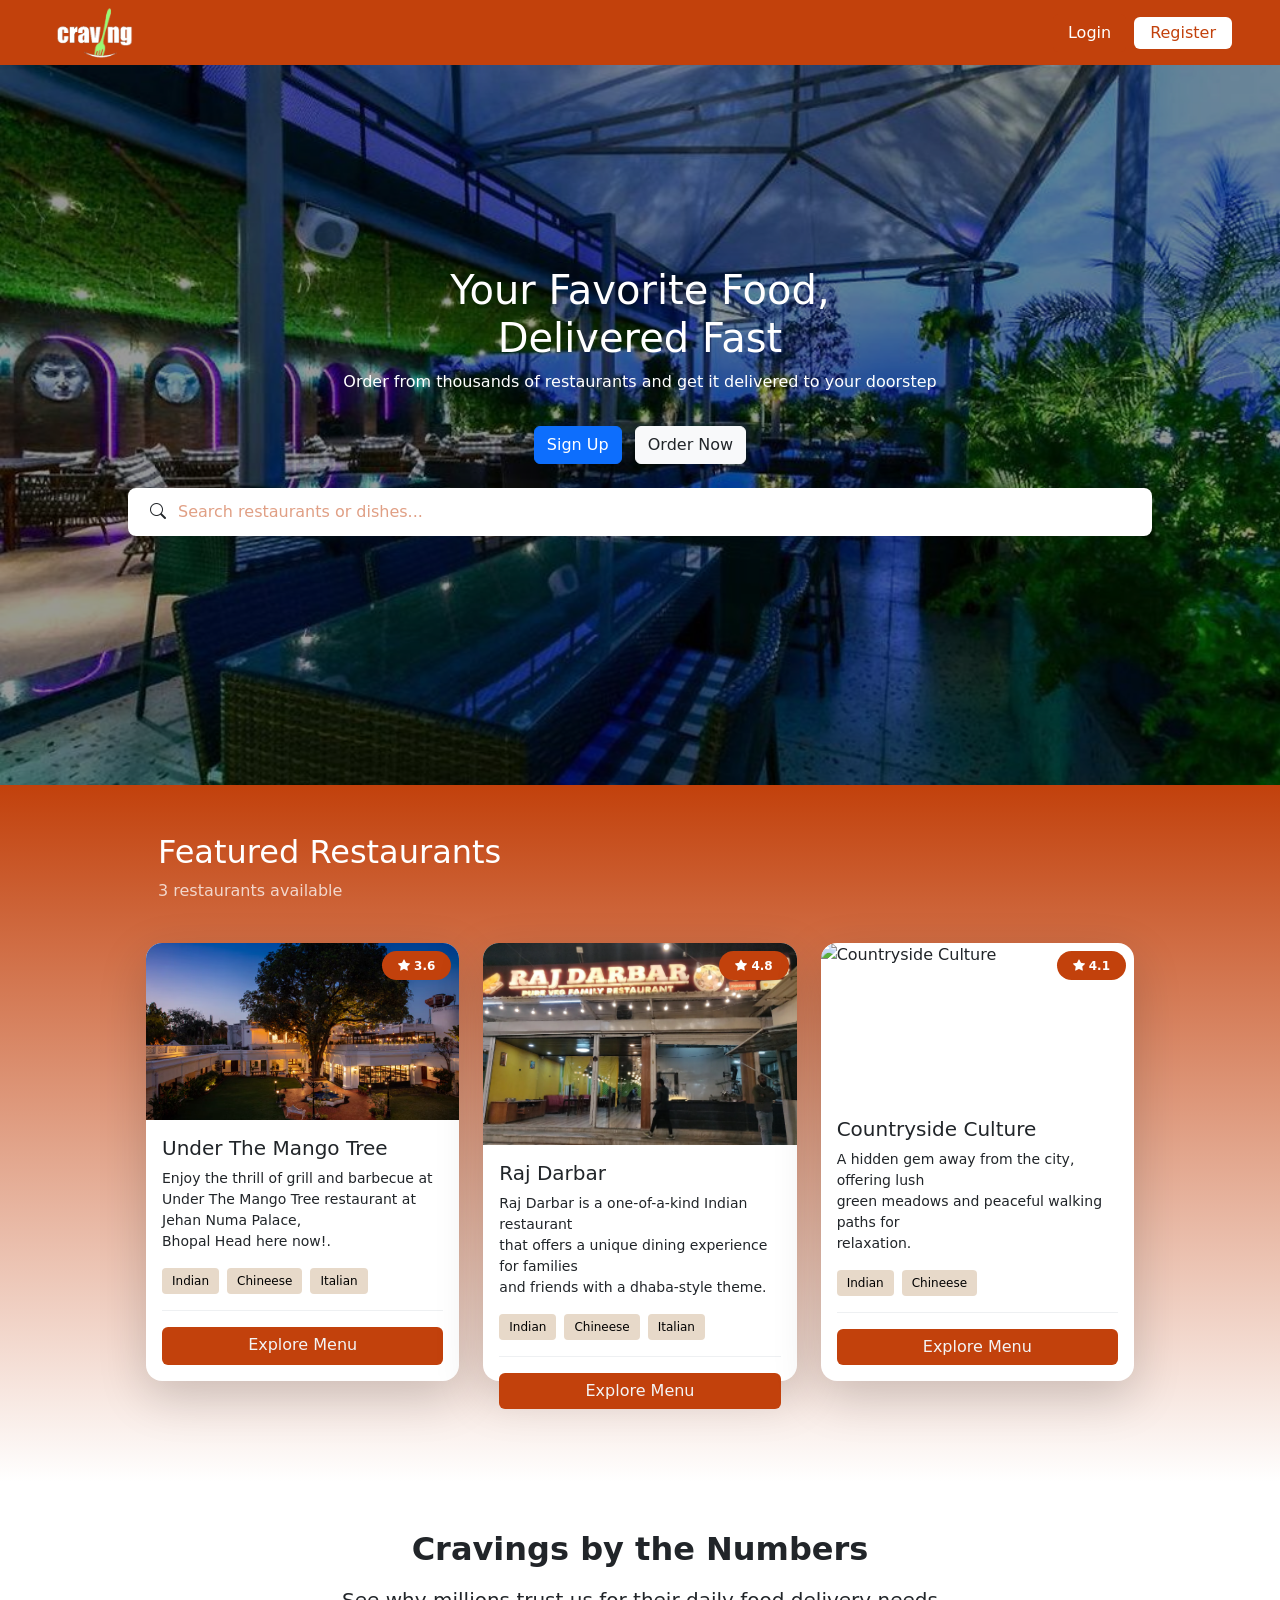
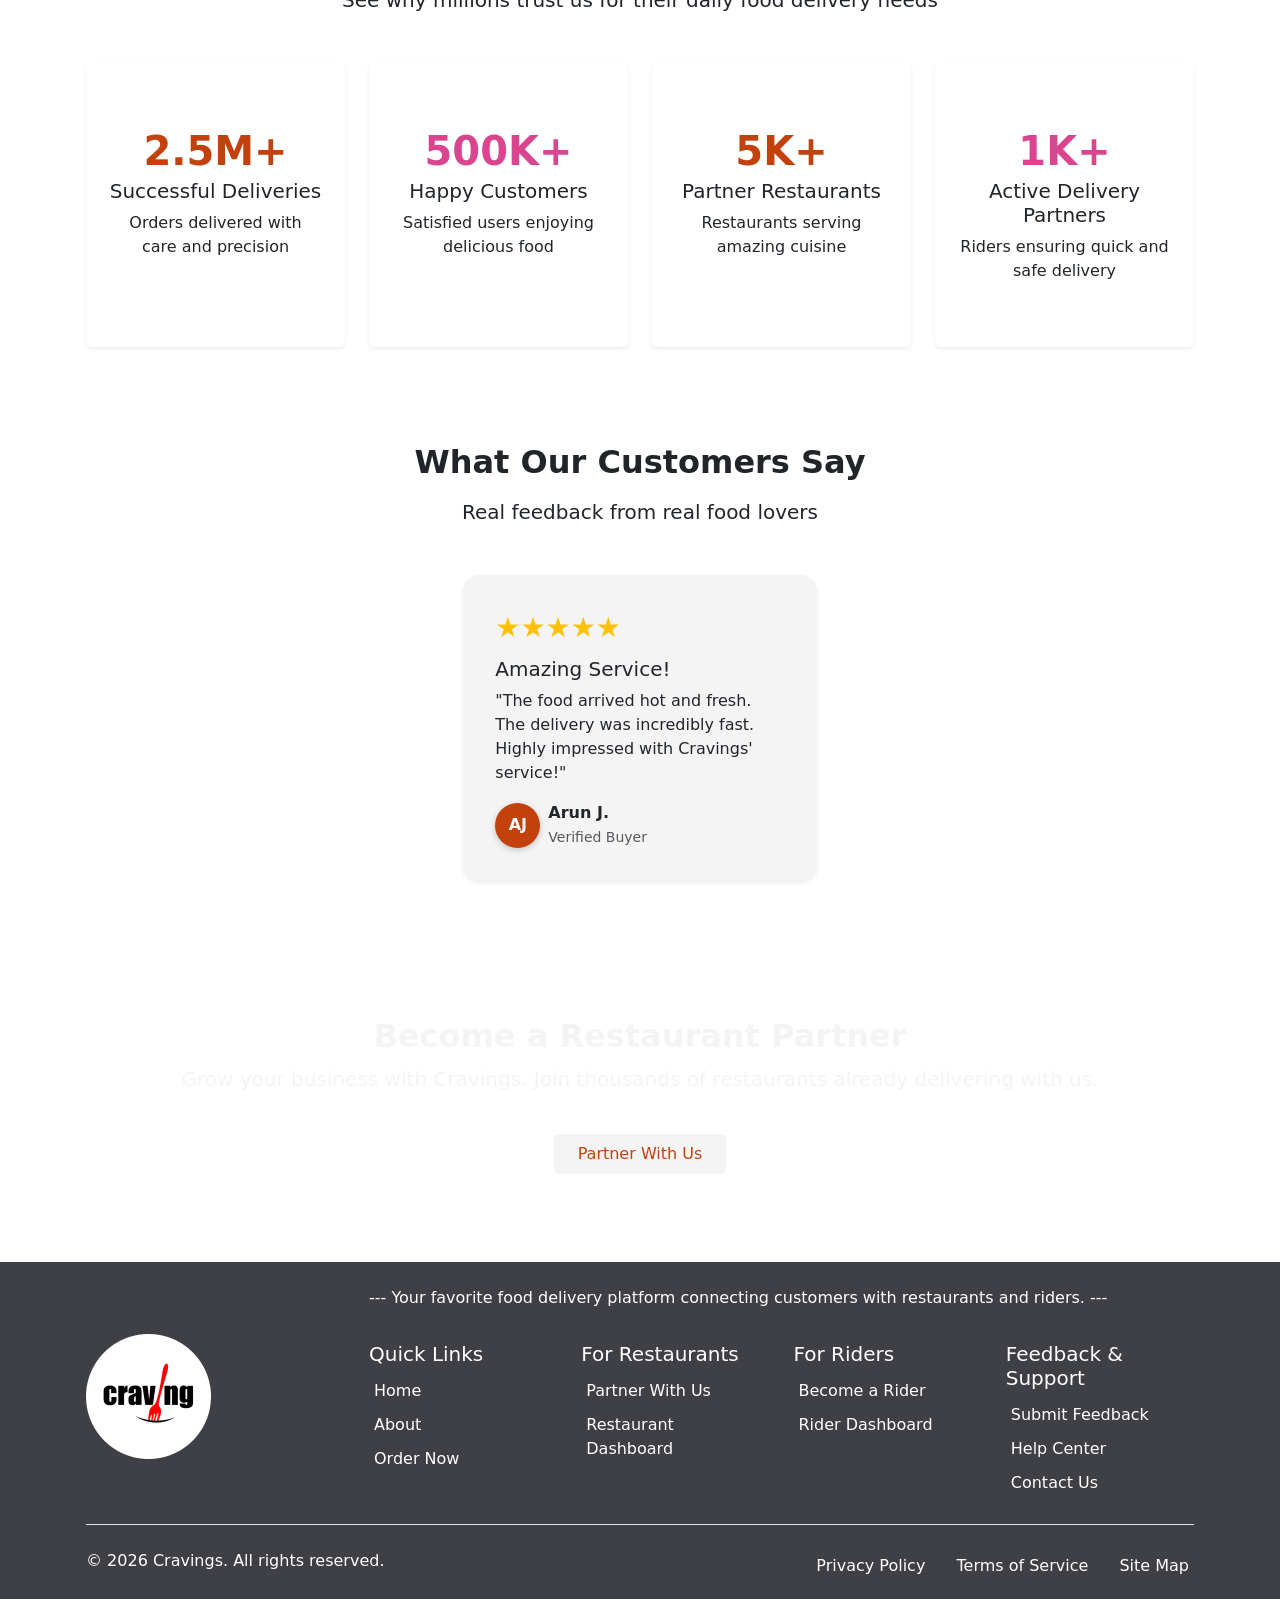
==== commit 5013e51c: "fvicon added" ====
--- a/index.html
+++ b/index.html
@@ -13,6 +13,8 @@
       href="https://cdn.jsdelivr.net/npm/bootstrap-icons@1.13.1/font/bootstrap-icons.min.css"
     />
     <link rel="stylesheet" href="style.css" />
+
+     <link rel="icon" type="image/png" href="cravings2.png">
   </head>
   <body>
     <header
@@ -42,7 +44,7 @@
       style="height: 80vh"
     >
       <img
-        src="./images/bgImage2.jpg"
+        src="images/bgImage2.png"
         class="d-block w-100 h-100 object-fit-cover dull-img"
         alt="Hero Image"
       />
--- a/style.css
+++ b/style.css
@@ -0,0 +1,809 @@
+:root {
+  --color-primary: #c2410c;
+  --color-primary-content: #ffffff;
+  --color-secondary: #6b7280;
+  --color-neutral: #3f3f46;
+  --color-neutral-content: #f4f4f5;
+  --color-base-100: #fff8f1;
+  --color-base-200: #f5ede5;
+  --color-base-300: #e7d9c9;
+  --color-base-content: #2d1b10;
+  --color-error: #ef4444;
+  --color-success: #22c55e;
+  --color-pink: #d9468f;
+  --color-lightdark: #18160d;
+}
+
+/* Navbar */
+#navbar {
+  position: sticky;
+  z-index: 999;
+  top: 0;
+  left: 0;
+  height: 65px;
+  background-color: var(--color-primary);
+  padding: 4px 48px;
+}
+
+/* Logo */
+.logo-img {
+  width: 86px;
+  height: 55px;
+}
+
+/* Login button */
+.login {
+  padding: 6px 14px;
+  background-color: var(--color-primary);
+  border: 1px solid transparent;
+  border-radius: 5px;
+  color: var(--color-primary-content);
+  transition:
+    background-color 0.3s ease,
+    color 0.3s ease;
+}
+
+.login:hover {
+  color: var(--color-primary-content);
+  border: 1px solid var(--color-neutral-content);
+}
+
+/* Register */
+.register {
+  background-color: var(--color-primary-content);
+  color: var(--color-primary);
+  border-radius: 6px;
+  border: none;
+  transition:
+    background-color 0.3s ease,
+    color 0.3s ease;
+}
+
+.register:hover {
+  background-color: var(--color-primary);
+  color: var(--color-primary-content);
+  border: 1px solid var(--color-primary-content);
+}
+
+#wallpaper {
+  height: 85vh;
+}
+
+.carousel-img {
+  height: 100vh;
+  object-fit: cover;
+}
+
+.dull-img {
+  filter: brightness(60%);
+}
+
+/* Center caption vertically */
+.carousel-caption {
+  top: 0;
+
+  bottom: 0;
+}
+
+/* Responsive text */
+.carousel-caption h1 {
+  font-size: clamp(1.5rem, 3vw, 3.5rem);
+  font-weight: bold;
+}
+
+.carousel-caption p {
+  font-size: clamp(1rem, 2.5vw, 1.25rem);
+}
+
+/* Buttons inside carousel caption */
+.carousel-caption .btn {
+  padding: 10px 20px;
+  font-size: 1rem;
+}
+
+.carousel-caption .btn-primary {
+  background-color: var(--color-primary);
+  border: none;
+  color: var(--color-primary-content);
+  border-radius: 5px;
+  transition:
+    background-color 0.3s ease,
+    color 0.3s ease;
+}
+
+/* Container: 80% width, centered */
+.search-bar-container {
+  width: 80%;
+  /* margin: 0 auto; */
+  height: 7%;
+  background-color: var(--color-primary-content);
+  border-radius: 8px;
+  /* margin-top: 2px; */
+  padding: 10px 6px;
+}
+
+/* Inner box */
+.search-inner {
+  width: 100%;
+  display: flex;
+  align-items: center;
+  border-radius: 8px;
+  padding: 0px 8px;
+}
+
+/* Input styling */
+.search-inner input {
+  flex: 1;
+  font-size: 1rem;
+  background: transparent !important;
+  outline: none;
+}
+
+.form-control::placeholder {
+  color: var(--color-primary);
+  opacity: 0.5;
+}
+
+#imagecard {
+  background: linear-gradient(
+    180deg,
+    var(--color-primary),
+    var(--color-primary-content)
+  );
+}
+
+.section1 {
+  background: linear-gradient(var(--color-base-100));
+}
+
+.section2 {
+  background: linear-gradient(var(--color-primary-content));
+}
+
+.card-title1 {
+  color: var(--color-primary);
+}
+
+.coloring {
+  color: var(--color-pink);
+}
+
+#imagecard {
+  a {
+    color: var(--color-neutral-content);
+    background-color: var(--color-primary);
+  }
+
+  a:hover {
+    background-color: var(--color-primary);
+  }
+
+  #line {
+    color: var(--color-base-300);
+  }
+}
+
+#yellowbtn {
+  span {
+    background-color: var(--color-primary);
+  }
+
+  button {
+    background-color: #e7d9c9;
+  }
+}
+
+#startRating {
+  div {
+    div {
+      background-color: var(--color-neutral-content);
+    }
+
+    .circle-avatar {
+      background-color: var(--color-primary);
+      color: var(--color-primary-content);
+      font-weight: bold;
+      width: 45px;
+      height: 45px;
+      border-radius: 50%;
+      display: flex;
+      align-items: center;
+      justify-content: center;
+      font-size: 1rem;
+      box-shadow: 0 2px 6px rgba(0, 0, 0, 0.2);
+    }
+
+    .circle-avatar1 {
+      background-color: var(--color-pink);
+      color: var(--color-primary-content);
+      font-weight: bold;
+      width: 45px;
+      height: 45px;
+      border-radius: 50%;
+      display: flex;
+      align-items: center;
+      justify-content: center;
+      font-size: 1rem;
+      box-shadow: 0 2px 6px rgba(0, 0, 0, 0.2);
+    }
+  }
+}
+
+@media (max-width: 576px) {
+  .circle-avatar {
+    width: 40px;
+    height: 40px;
+    font-size: 0.9rem;
+  }
+}
+
+#beforefooter {
+  background: linear-gradient(var(--color-primary));
+  color: var(--color-neutral-content);
+  padding: 40px 20px;
+}
+
+#withUs {
+  background-color: var(--color-neutral-content);
+  color: var(--color-primary);
+  border: none;
+  padding: 10px 20px;
+  border-radius: 5px;
+  transition:
+    background-color 0.3s ease,
+    color 0.3s ease;
+}
+
+.footer {
+  background-color: var(--color-neutral);
+  color: var(--color-primary-content);
+
+  a {
+    color: var(--color-primary-content);
+  }
+
+  a:hover {
+    color: var(--color-primary);
+  }
+}
+
+.footer-logo {
+  max-height: 125px;
+}
+
+.footer-tagline {
+  margin-bottom: 1rem;
+  font-size: 1rem;
+}
+
+.footer-link {
+  color: var(--color-primary-content);
+  border-radius: 5px;
+  padding: 5px;
+  text-decoration: none;
+  display: inline-block;
+  transition:
+    background-color 0.3s ease,
+    color 0.3s ease;
+}
+
+.footer-link:hover {
+  color: var(--color-primary-content);
+}
+
+.wallpaper {
+  height: 90vh;
+  width: 100%;
+  /* object-fit: cover; */
+}
+
+.wallpaper {
+  height: 100vh;
+  width: 100%;
+  object-fit: cover;
+}
+
+.hero-section {
+  position: relative;
+  height: 90vh;
+  width: 100%;
+}
+
+.overlay {
+  position: absolute;
+  top: 20%;
+  transform: translateX(-50%);
+  left: 21%;
+  /* transform: translate(-50%, -50%); */
+  max-width: 400px;
+  width: 90%;
+  background: var(--color-neutral-content);
+  padding: 2rem;
+  border-radius: 8px;
+  box-shadow: 0 4px 10px rgba(0, 0, 0, 0.3);
+}
+
+.hero-section {
+  position: relative;
+}
+
+.forms {
+  position: absolute;
+  top: 13%;
+  /* top side */
+  left: 8%;
+  /* left side */
+  max-width: 445px;
+  width: 90%;
+  background: var(--color-neutral-content);
+  /* translucent white for readability */
+  padding: 1.8rem;
+  border-radius: 8px;
+  box-shadow: 0 4px 10px rgba(0, 0, 0, 0.3);
+}
+
+.custom-input::placeholder {
+  color: var(--color-base-content) !important;
+}
+
+.regis {
+  /* height: auto; */
+  background-color: var(--color-primary);
+  color: var(--color-neutral-content);
+  padding: 10px 20px;
+  border-radius: 5px;
+}
+
+.regis:hover {
+  background-color: var(--color-primary);
+  color: var(--color-neutral-content);
+}
+
+.regi {
+  text-decoration: none;
+  color: var(--color-primary);
+}
+
+.regi:hover {
+  color: var(--color-primary);
+  text-decoration: underline;
+}
+
+#wb {
+  color: var(--color-primary);
+  font-weight: bold;
+}
+
+#clr {
+  color: var(--color-primary);
+}
+
+#clr:hover {
+  color: var(--color-primary);
+  text-decoration: underline;
+}
+
+#togglePassword:hover {
+  color: var(--color-primary);
+}
+
+.hero-section {
+  position: relative;
+}
+
+.hero-section img {
+  width: 100%;
+  height: 90vh;
+  object-fit: cover;
+}
+
+.formss {
+  position: absolute;
+  top: 50%;
+  right: 8%;
+  transform: translateY(-50%);
+  width: 100%;
+  max-width: 550px;
+  background: var(--color-neutral-content);
+  border-radius: 8px;
+  box-shadow: 0 4px 10px rgba(0, 0, 0, 0.3);
+}
+
+@media (max-width: 768px) {
+  .formss {
+    position: relative;
+    top: auto;
+    right: auto;
+    transform: none;
+    margin: 20px auto;
+    width: 80%;
+  }
+
+  .hero-section {
+    display: flex;
+    flex-direction: column;
+  }
+}
+
+@media (max-width: 480px) {
+  .formss {
+    width: 85%;
+    padding: 15px;
+  }
+}
+
+#imagecard .card {
+  transition: transform 0.2s ease;
+}
+
+#imagecard .card:hover {
+  transform: scale(1.05);
+}
+
+#yellowbtn button {
+  font-size: 12px;
+  padding: 4px 10px;
+}
+
+#help {
+  background-color: var(--color-lightdark);
+  color: var(--color-base-200);
+  opacity: 0.8;
+}
+
+/* --------help */
+/* HERO SECTION */
+.hero-section1 {
+  position: relative;
+  height: 92vh;
+}
+
+.hero-section1 img {
+  width: 100%;
+  height: 100%;
+  object-fit: cover;
+}
+
+/* OVERLAY */
+.overlay1 {
+  position: absolute;
+  top: 50%;
+  left: 50%;
+  transform: translate(-50%, -50%);
+  width: 67%;
+  max-width: 1100px;
+  background: rgba(0, 0, 0, 0.65);
+  color: var(--color-neutral-content);
+  padding: 30px 20px 0px;
+  border-radius: 15px;
+  height: 81vh;
+  backdrop-filter: blur(6px);
+
+  h2 {
+    color: var(--color-primary);
+
+    i {
+      font-size: 25px;
+    }
+  }
+}
+
+.custom-input:focus {
+  border-color: var(--color-primary);
+  outline: none;
+  box-shadow: var(--color-primary);
+}
+
+/* FORM */
+/* .form-control, select, textarea {
+    background: var(--color-neutral-content) !important;
+    border: none !important;
+     margin-bottom: 20px;
+} */
+
+textarea {
+  height: 100px;
+  resize: none;
+}
+
+#help {
+  background: var(--color-primary);
+  height: 7vh;
+  border: none;
+}
+
+small i:hover {
+  color: #fdc701;
+}
+
+#yellowbtn .card {
+  width: 100%;
+  height: 85%;
+}
+
+#yellowbtn .card img {
+  height: 46%;
+  object-fit: cover;
+}
+
+#restraCard {
+  background: var(--color-base-200);
+
+  a {
+    background-color: var(--color-primary);
+  }
+
+  #restra-Div {
+    background-color: var(--color-base-100);
+    position: sticky;
+    z-index: 99;
+    top: 0;
+    left: 0;
+  }
+}
+
+.containerNav {
+  width: 85%;
+  border-radius: 8px;
+  padding: 5px 6px;
+  border: 1px solid var(--color-primary);
+  border-radius: 10px;
+}
+
+#values {
+  background: var(--color-base-100) !important;
+  width: 100vw;
+}
+
+#values,
+.foods span > i {
+  color: var(--color-primary);
+}
+/* next sections */
+
+/* about */
+/* Hero Section */
+.about-hersection {
+  position: relative;
+  height: 420px;
+  overflow: hidden;
+}
+
+.about-login-bg img {
+  width: 100%;
+  height: 100%;
+  object-fit: cover;
+}
+
+.about-dull-img {
+  filter: brightness(45%);
+}
+
+.about-herocontent {
+  top: 50%;
+  left: 50%;
+  transform: translate(-50%, -50%);
+}
+
+.about-herocontent h1 span {
+  color: var(--color-primary);
+}
+
+.about-herocontent img {
+  width: 75px;
+  margin-bottom: 10px;
+}
+
+/* Rating Section */
+.about-rating {
+  background: var(--color-neutral);
+  color: var(--color-neutral-content);
+  border-top: 2px solid var(--color-base-300);
+  border-bottom: 2px solid var(--color-base-300);
+}
+
+.core-values {
+  color: var(--color-primary);
+}
+
+.rating-des {
+  font-size: 14px;
+  opacity: 0.8;
+}
+
+/* OUR STORY */
+.our-story {
+  background: var(--color-base-100);
+  color: var(--color-base-content);
+
+  h2 {
+    font-weight: bold;
+  }
+}
+
+.our-story-description {
+  font-size: 14px;
+}
+
+.our-facility {
+  background: var(--color-base-200);
+  transition: all 0.3s ease;
+  border: 1px solid var(--color-base-300);
+}
+
+.our-facility i {
+  color: var(--color-primary);
+}
+
+.our-facility:hover {
+  transform: translateY(-6px);
+  background: var(--color-base-300);
+}
+
+/* CORE VALUES */
+.details {
+  background: var(--color-base-100);
+}
+
+.about-trust-content {
+  color: var(--color-base-content);
+}
+
+.about-record-cards {
+  background: var(--color-neutral-content);
+  transition: all 0.3s ease;
+  border: 1px solid var(--color-base-300);
+}
+
+.about-record-cards i {
+  color: var(--color-primary);
+}
+
+.about-record-cards:hover {
+  transform: translateY(-8px);
+  box-shadow: 0 10px 25px rgba(0, 0, 0, 0.15);
+}
+
+/* TEAM SECTION */
+.team-profile {
+  width: 70px;
+  height: 70px;
+  background: var(--color-primary);
+  font-size: 18px;
+  transition: 0.3s;
+}
+
+.team-profile:hover {
+  transform: scale(1.1);
+}
+
+.about-records1 p {
+  margin-bottom: 2px;
+}
+
+/* PARTNER SECTION */
+.partner {
+  background: linear-gradient(135deg, var(--color-primary));
+  color: var(--color-primary-content);
+}
+
+.partner-para {
+  opacity: 0.9;
+}
+
+/* Buttons */
+#about-get-started {
+  background: var(--color-neutral-content);
+  color: var(--color-primary);
+  /* border-radius: 30px; */
+  font-weight: 600;
+  transition: 0.3s;
+}
+
+.get-started:hover {
+  background: var(--color-primary);
+  color: var(--color-primary-content);
+}
+
+#about-contact {
+  border: 1px solid var(--color-primary-content);
+  /* border-radius: 30px; */
+  transition: 0.3s;
+}
+
+@media (max-width: 768px) {
+  .about-hersection {
+    height: 300px;
+  }
+
+  .about-herocontent {
+    width: 90% !important;
+  }
+
+  .about-herocontent h1 {
+    font-size: 1.8rem;
+  }
+
+  .about-records .row {
+    margin: 0 !important;
+  }
+}
+
+@media (max-width: 576px) {
+  .team-profile {
+    width: 60px;
+    height: 60px;
+    font-size: 14px;
+  }
+
+  .about-herocontent img {
+    width: 55px;
+  }
+}
+
+.about-login-bg img {
+  height: 60vh;
+}
+
+.privacy-herocontent {
+  img {
+    height: 80px;
+    width: 80px;
+  }
+
+  h1 {
+    span {
+      color: var(--color-primary);
+    }
+  }
+  li {
+    background-color: var(--color-primary-content);
+    font-size: 14px;
+    margin-bottom: 10px;
+  }
+
+  p {
+    font-size: 18px;
+  }
+}
+
+.privacy-herocontent .privacy-value {
+  font-size: 16px !important;
+}
+
+.privacy-para {
+  font-size: 14px;
+  color: var(--color-neutral-content);
+}
+
+.faq-box {
+  width: 60%;
+}
+
+ul li::marker {
+  color: var(--color-primary);
+}
+
+.privacy-input-field {
+  border: 0.5px solid var(--color-base-300) !important;
+}
+
+#privacy-policy {
+  background-color: var(--color-base-100);
+}
+.privacy-bg {
+  img {
+    height: 45vh;
+    width: 100%;
+  }
+}
+.privacy-herocontent {
+  top: 16%;
+  left: 25%;
+}
+.privacy-policy {
+  background-color: var(--color-base-100) !important;
+}
+.updated {
+  font-size: 14px !important;
+}
